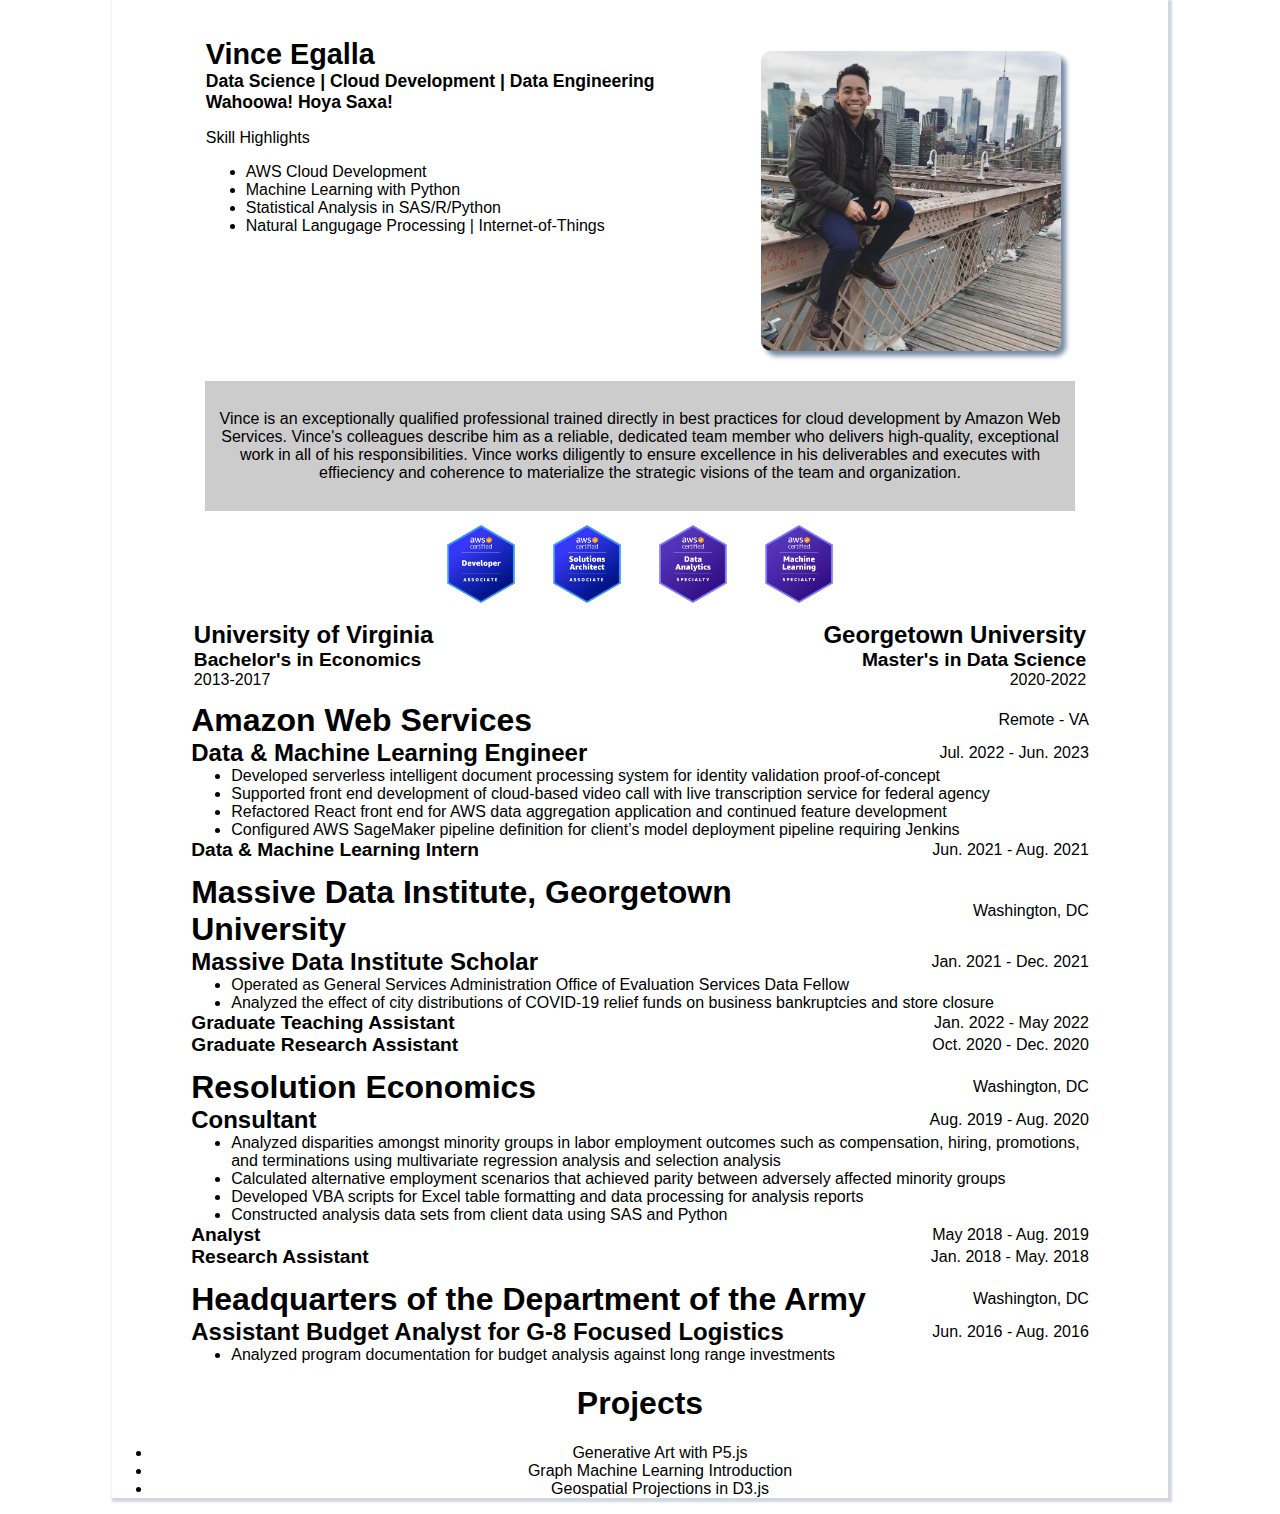
==== index.html @ 3fd08f0c "Update live version with improved responsiveness" ====
<!doctype html><html lang="en"><head><meta charset="utf-8"/><link rel="icon" href="/favicon.ico"/><meta name="viewport" content="width=device-width,initial-scale=1"/><meta name="theme-color" content="#000000"/><meta name="description" content="Web site created using create-react-app"/><link rel="apple-touch-icon" href="/logo192.png"/><link rel="manifest" href="/manifest.json"/><title>React App</title><script defer="defer" src="/static/js/main.546b12e4.js"></script><link href="/static/css/main.4032f593.css" rel="stylesheet"></head><body><noscript>You need to enable JavaScript to run this app.</noscript><div id="root"></div></body></html>
---- static/css/main.4032f593.css ----
body{-webkit-font-smoothing:antialiased;-moz-osx-font-smoothing:grayscale;font-family:-apple-system,BlinkMacSystemFont,Segoe UI,Roboto,Oxygen,Ubuntu,Cantarell,Fira Sans,Droid Sans,Helvetica Neue,sans-serif;margin:0}code{font-family:source-code-pro,Menlo,Monaco,Consolas,Courier New,monospace}.App_App__W8h0K{box-shadow:2px 2px 2px 2px #d0d7e0;margin:auto;max-width:11in;padding-top:1cm;text-align:center}@font-face{font-family:WorkSans;src:url(/static/media/WorkSans-Regular.f419195dc01c659cb8b0.woff2)}.Intro_main__h-UKc{.Intro_profile__eBo-5{display:flex;flex-wrap:wrap;justify-content:space-evenly;margin-bottom:13px;.Intro_description__UWan9{text-align:left;h1{font-size:1.8em;margin:0}h2,h3{font-size:1.1em;margin:0}}.Intro_picture__zLmKY{display:inline-block;margin:13px;img{border-radius:10px;box-shadow:5px 5px 5px #778ba5;max-width:300px}}}.Intro_summary__\+4zEK{background-color:rgba(0,0,0,.2);margin:auto;padding:13px;width:80%}}@media screen and (max-width:531px){.Intro_picture__zLmKY{order:1}.Intro_description__UWan9{order:2;h1,h2,h3,p{text-align:center}}}.Badges_main__7xowq{align-items:center;display:flex;justify-content:center;.Badges_badge__Ws8xV{margin:13px;img{width:80px}}}.Tooltip_tooltip__F5UMf{position:relative}.TooltipContent_block__vQVEZ{background-color:#1f2937;border-radius:.1rem .5em .5rem .5rem;color:#fff;padding:.5rem 1.5rem;position:absolute;text-align:left;width:-webkit-max-content;width:max-content;z-index:50}.TooltipContent_hidden__AA5bi{display:none}.Education_main__Obvtt{margin:auto auto 13px;width:100%;span{display:inline-block;h1{font-size:1.5rem}h1,h2{margin:0}h2{font-size:1.2rem}p{margin:0}}.Education_mainLeft__Yim-q{text-align:left;width:42.25%}.Education_mainRight__x0b3d{text-align:right;width:42.25%}}.JobTimeline_block__hPc7K{margin:auto;width:85%;.JobTimeline_main__gLHgn{align-items:center;display:flex;flex-wrap:wrap;justify-content:space-around;margin-bottom:13px;.JobTimeline_header1--h1__yoshb{flex:1 0 75%;font-size:2em;font-weight:700;text-align:left}.JobTimeline_header1--p__mO2Pb{flex:1 0 20%;text-align:right}.JobTimeline_header2--h2__5J3H4{flex:1 0 75%;font-size:1.5em;font-weight:700;text-align:left}.JobTimeline_header2--p__knvNx{flex:1 0 20%;text-align:right}.JobTimeline_bullets__L\+8E6{display:inline-block;width:100%;ul{margin:0;li{text-align:left}}}.JobTimeline_additional__s4Hm3{flex:1 0 55%;.JobTimeline_n--position__u6XKl{align-items:center;display:flex;flex-wrap:wrap;justify-content:space-around;.JobTimeline_header3--h3__xndaz{flex:1 0 75%;font-size:1.2em;font-weight:700;text-align:left}.JobTimeline_header3--p__EmLB6{flex:1 0 20%;text-align:right}}}}}@media screen and (max-width:531px){.JobTimeline_main__gLHgn{.JobTimeline_header1--h1__yoshb{flex-basis:100%!important;font-size:1.3rem!important}.JobTimeline_header1--p__mO2Pb{flex-basis:100%!important;text-align:left!important}.JobTimeline_header2--h2__5J3H4{flex-basis:100%!important;font-size:1.2rem!important}.JobTimeline_header2--p__knvNx{flex-basis:100%!important;margin-bottom:5px;text-align:left!important}.JobTimeline_header3--h3__xndaz{flex-basis:100%!important}.JobTimeline_header3--p__EmLB6{flex-basis:100%!important;text-align:left!important}}}
/*# sourceMappingURL=main.4032f593.css.map*/
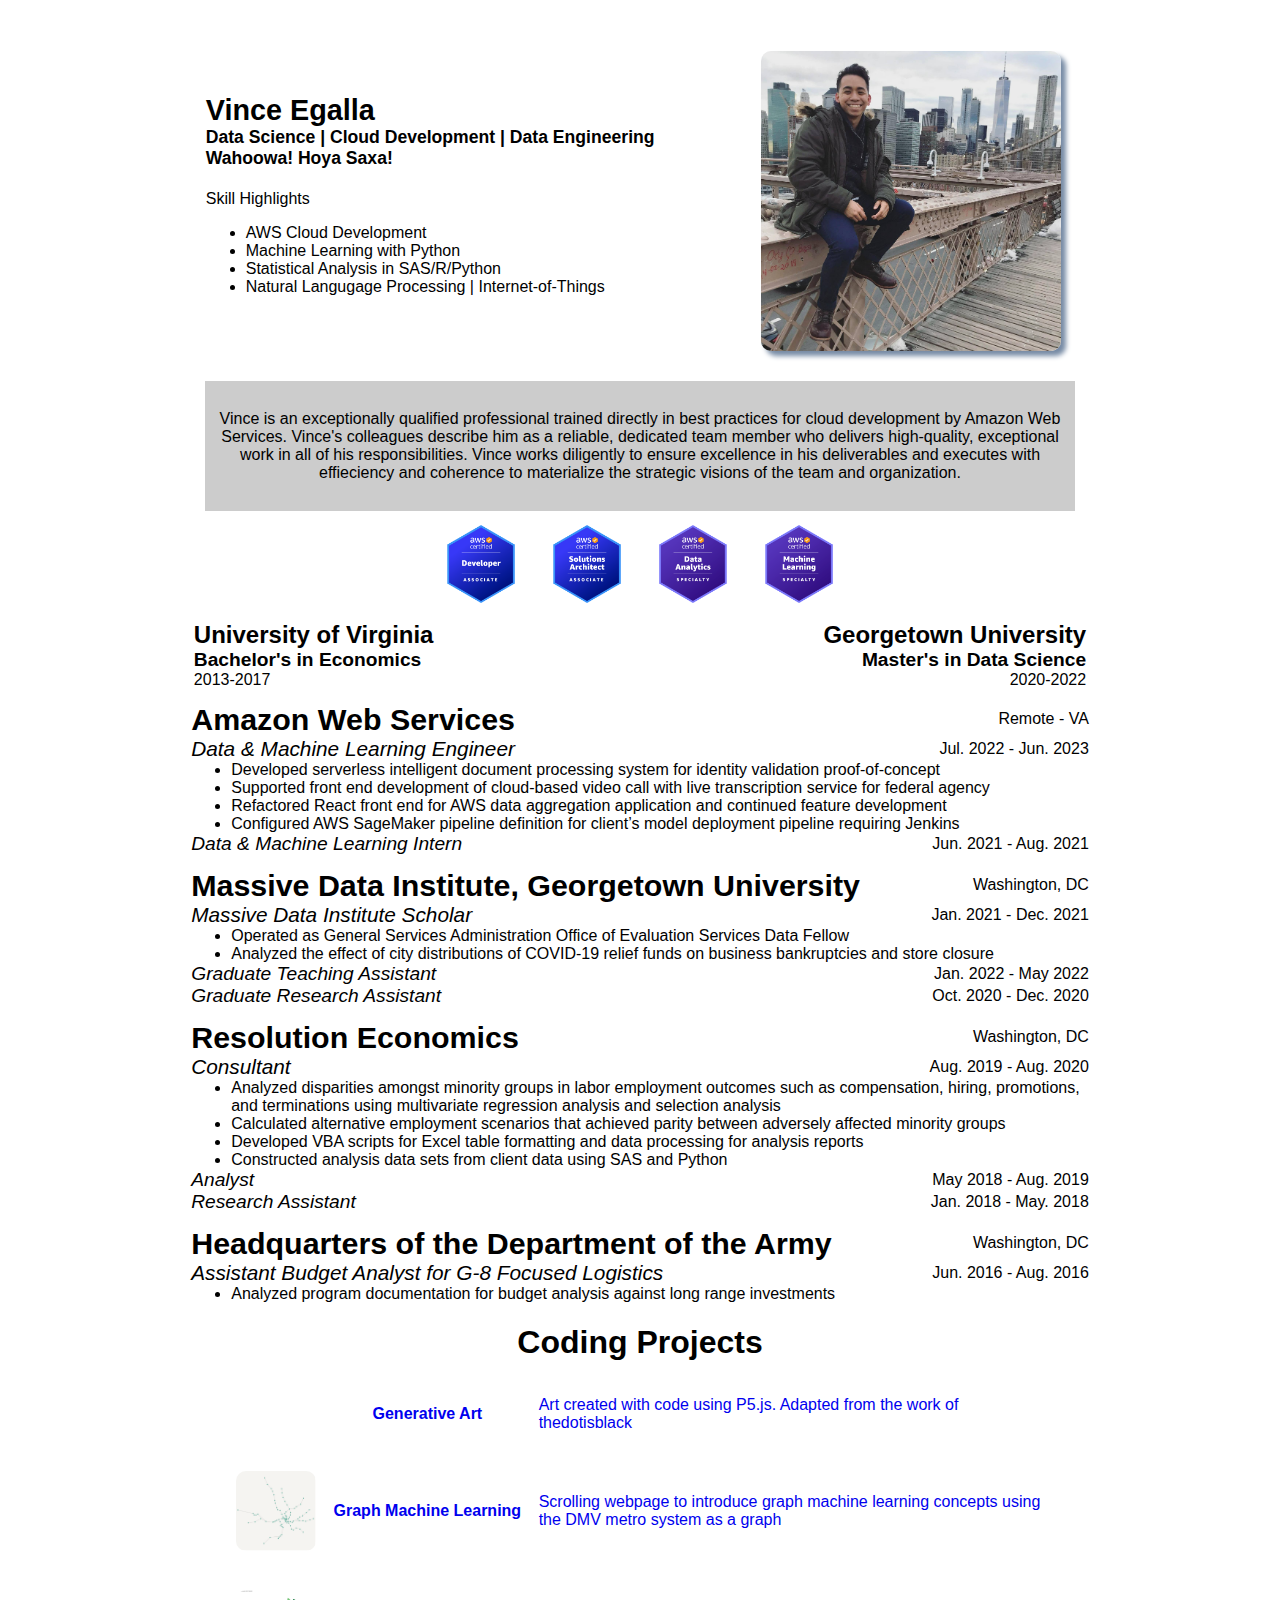
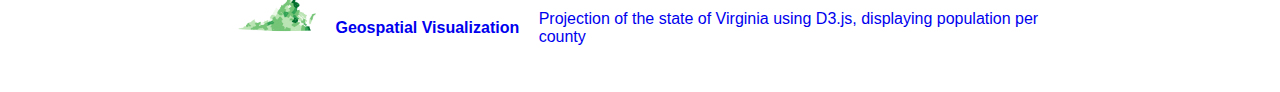
==== commit 5478e504: "Add latest profile build" ====
--- a/index.html
+++ b/index.html
@@ -1 +1 @@
-<!doctype html><html lang="en"><head><meta charset="utf-8"/><link rel="icon" href="/favicon.ico"/><meta name="viewport" content="width=device-width,initial-scale=1"/><meta name="theme-color" content="#000000"/><meta name="description" content="Web site created using create-react-app"/><link rel="apple-touch-icon" href="/logo192.png"/><link rel="manifest" href="/manifest.json"/><title>React App</title><script defer="defer" src="/static/js/main.546b12e4.js"></script><link href="/static/css/main.4032f593.css" rel="stylesheet"></head><body><noscript>You need to enable JavaScript to run this app.</noscript><div id="root"></div></body></html>+<!doctype html><html lang="en"><head><meta charset="utf-8"/><link rel="icon" href="/favicon.ico"/><meta name="viewport" content="width=device-width,initial-scale=1"/><meta name="theme-color" content="#000000"/><meta name="description" content="Web site created using create-react-app"/><link rel="apple-touch-icon" href="/logo192.png"/><link rel="manifest" href="/manifest.json"/><title>React App</title><script defer="defer" src="/static/js/main.1b804aa6.js"></script><link href="/static/css/main.04c2f9ad.css" rel="stylesheet"></head><body><noscript>You need to enable JavaScript to run this app.</noscript><div id="root"></div></body></html>--- a/static/css/main.04c2f9ad.css
+++ b/static/css/main.04c2f9ad.css
@@ -0,0 +1,2 @@
+body{-webkit-font-smoothing:antialiased;-moz-osx-font-smoothing:grayscale;font-family:-apple-system,BlinkMacSystemFont,Segoe UI,Roboto,Oxygen,Ubuntu,Cantarell,Fira Sans,Droid Sans,Helvetica Neue,sans-serif;margin:0}code{font-family:source-code-pro,Menlo,Monaco,Consolas,Courier New,monospace}.App_App__W8h0K{margin:auto;max-width:11in;padding-top:1cm;text-align:center}@font-face{font-family:WorkSans;src:url(/static/media/WorkSans-Regular.f419195dc01c659cb8b0.woff2)}.Intro_main__h-UKc{.Intro_profile__eBo-5{align-items:center;display:flex;flex-wrap:wrap;justify-content:space-evenly;margin-bottom:13px;.Intro_description__UWan9{text-align:left;h1{font-size:1.8em;margin:0}h2,h3{font-size:1.1em;margin:0}.Intro_skills__KWWTo{margin-top:21px}}.Intro_picture__zLmKY{display:inline-block;margin:13px;img{border-radius:10px;box-shadow:5px 5px 5px #778ba5;max-width:300px}}}.Intro_summary__\+4zEK{background-color:rgba(0,0,0,.2);margin:auto;padding:13px;width:80%}}@media screen and (max-width:531px){.Intro_picture__zLmKY{order:1}.Intro_description__UWan9{order:2;width:85%!important;h1{text-align:center}h2,h3{font-size:.7em!important}h2,h3,p{text-align:center}}.Intro_summary__\+4zEK{display:none}}.Badges_main__7xowq{align-items:center;display:flex;justify-content:center;.Badges_badge__Ws8xV{margin:13px;img{width:80px}}}@media screen and (max-width:531px){.Badges_badge__Ws8xV{margin:13px 5px!important}}.Tooltip_tooltip__F5UMf{position:relative}.TooltipContent_block__vQVEZ{background-color:#1f2937;border-radius:.1rem .5em .5rem .5rem;color:#fff;padding:.5rem 1.5rem;position:absolute;text-align:left;width:-webkit-max-content;width:max-content;z-index:50}.TooltipContent_hidden__AA5bi{display:none}.Education_main__Obvtt{margin:auto auto 13px;width:100%;span{display:inline-block;h1{font-size:1.5rem}h1,h2{margin:0}h2{font-size:1.2rem}p{margin:0}}.Education_mainLeft__Yim-q{text-align:left;width:42.25%}.Education_mainRight__x0b3d{text-align:right;width:42.25%}}.JobTimeline_block__hPc7K{margin:auto;width:85%;.JobTimeline_main__gLHgn{align-items:center;display:flex;flex-wrap:wrap;justify-content:space-around;margin-bottom:13px;.JobTimeline_header1--h1__yoshb{flex:1 0 75%;font-size:1.9em;font-weight:700;text-align:left}.JobTimeline_header1--p__mO2Pb{flex:1 0 20%;text-align:right}.JobTimeline_header2--h2__5J3H4{flex:1 0 75%;font-size:1.3em;font-style:italic;text-align:left}.JobTimeline_header2--p__knvNx{flex:1 0 20%;text-align:right}.JobTimeline_bullets__L\+8E6{display:inline-block;width:100%;ul{margin:0;li{text-align:left}}}.JobTimeline_additional__s4Hm3{flex:1 0 55%;.JobTimeline_n--position__u6XKl{align-items:center;display:flex;flex-wrap:wrap;justify-content:space-around;.JobTimeline_header3--h3__xndaz{flex:1 0 75%;font-size:1.2em;font-style:italic;text-align:left}.JobTimeline_header3--p__EmLB6{flex:1 0 20%;text-align:right}}}}}@media screen and (max-width:531px){.JobTimeline_main__gLHgn{.JobTimeline_header1--h1__yoshb{flex-basis:100%!important;font-size:1.3rem!important}.JobTimeline_header1--p__mO2Pb{flex-basis:100%!important;text-align:left!important}.JobTimeline_header2--h2__5J3H4{flex-basis:100%!important;font-size:1.2rem!important}.JobTimeline_header2--p__knvNx{flex-basis:100%!important;margin-bottom:5px;text-align:left!important}.JobTimeline_header3--h3__xndaz{flex-basis:100%!important}.JobTimeline_header3--p__EmLB6{flex-basis:100%!important;text-align:left!important}}}.Projects_main__4BoI1{margin:auto;width:85%;a{text-decoration:none}.Projects_container__u\+iNa{align-items:center;border-radius:10px;display:flex;flex-wrap:wrap;justify-content:space-between;margin:auto auto 13px;padding:13px;width:90%;.Projects_thumbnail__B3AKB{border-radius:10px;flex:1 0 20%;max-width:80px}.Projects_label__g598R{flex:1 0 20%;font-weight:700}.Projects_description__Q-7\+e{flex:1 0 55%;text-align:left}}.Projects_container__u\+iNa:hover{background-color:#ffa07a}}@media screen and (max-width:531px){.Projects_container__u\+iNa{.Projects_description__Q-7\+e{margin-top:13px}}}
+/*# sourceMappingURL=main.04c2f9ad.css.map*/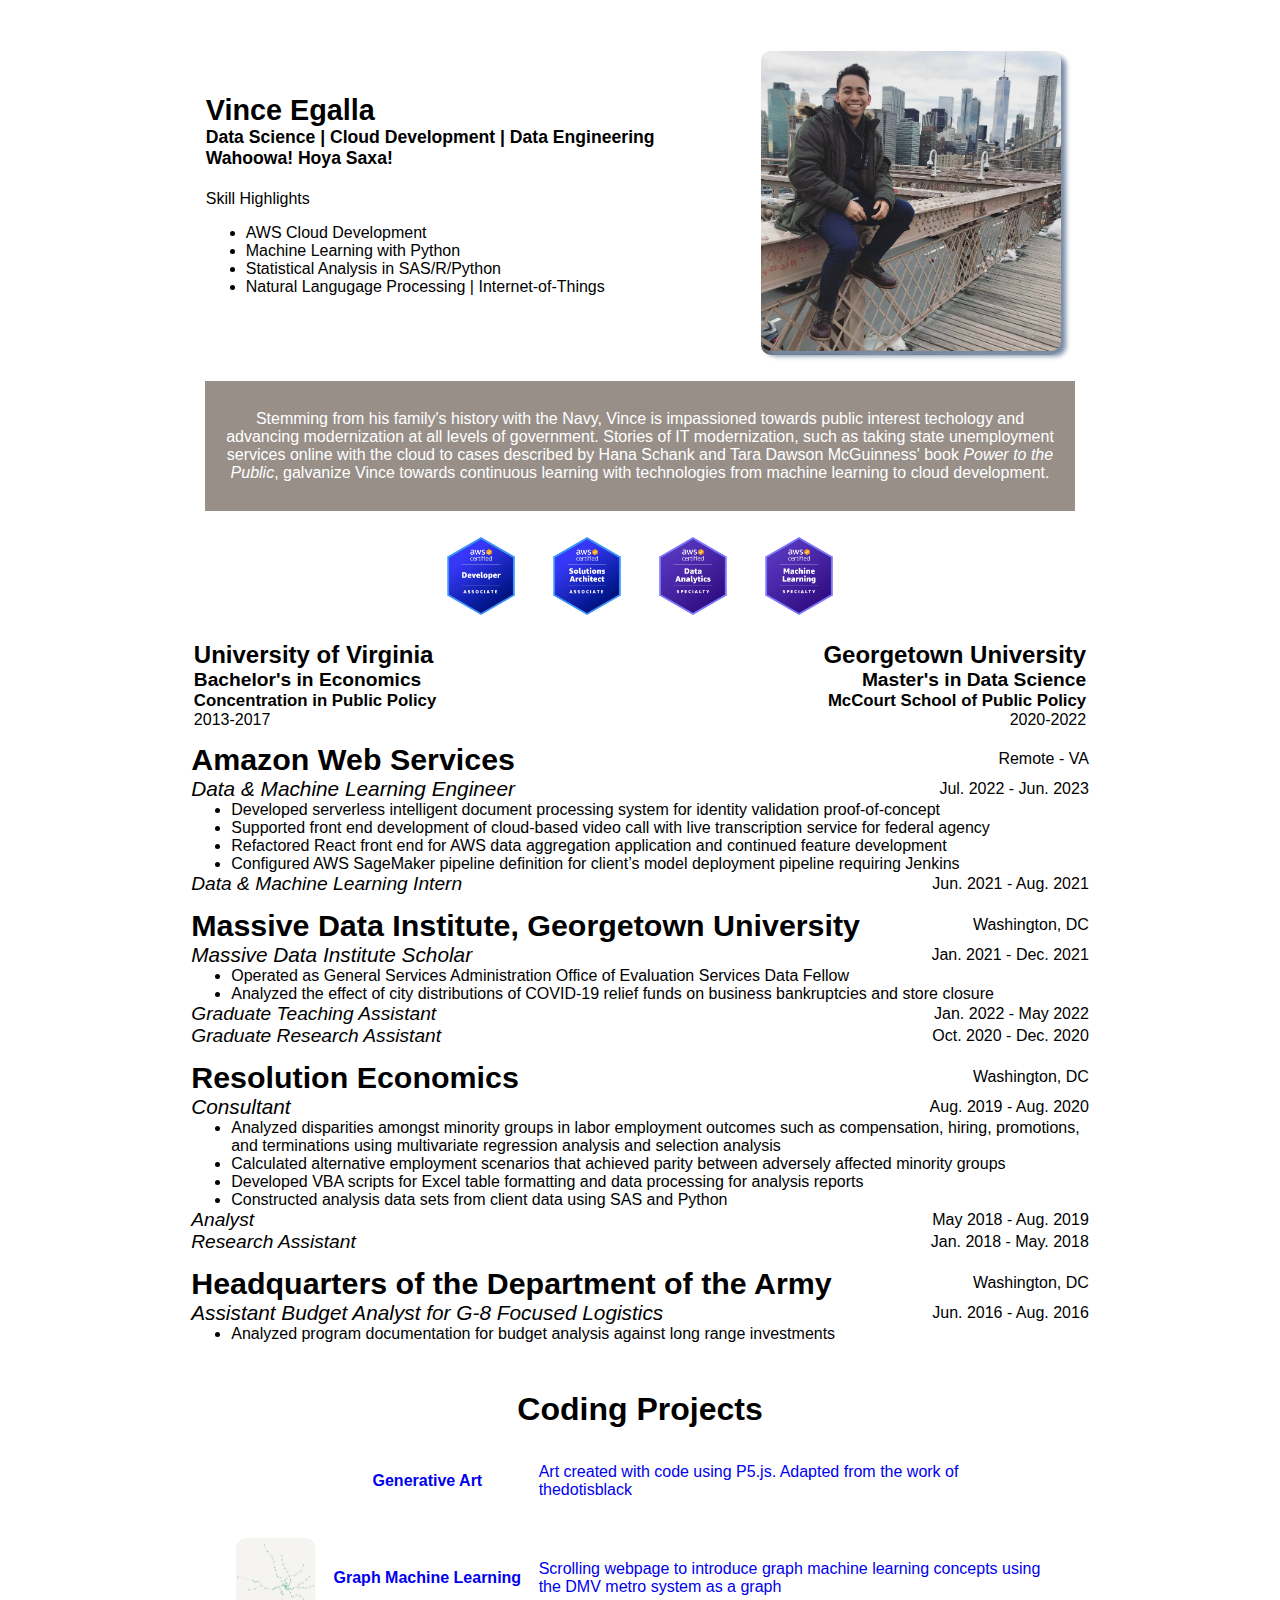
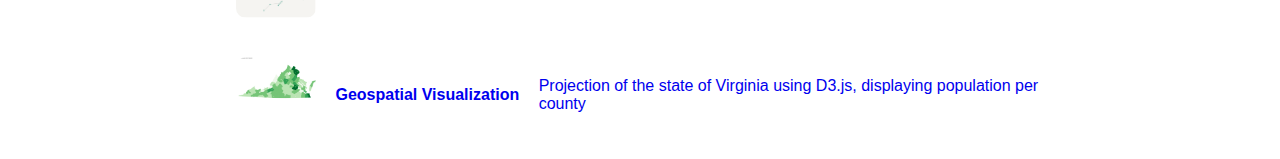
==== commit 70af8ead: "Latest build" ====
--- a/index.html
+++ b/index.html
@@ -1 +1 @@
-<!doctype html><html lang="en"><head><meta charset="utf-8"/><link rel="icon" href="/favicon.ico"/><meta name="viewport" content="width=device-width,initial-scale=1"/><meta name="theme-color" content="#000000"/><meta name="description" content="Web site created using create-react-app"/><link rel="apple-touch-icon" href="/logo192.png"/><link rel="manifest" href="/manifest.json"/><title>React App</title><script defer="defer" src="/static/js/main.1b804aa6.js"></script><link href="/static/css/main.04c2f9ad.css" rel="stylesheet"></head><body><noscript>You need to enable JavaScript to run this app.</noscript><div id="root"></div></body></html>+<!doctype html><html lang="en"><head><meta charset="utf-8"/><link rel="icon" href="/favicon.ico"/><meta name="viewport" content="width=device-width,initial-scale=1"/><meta name="theme-color" content="#000000"/><meta name="description" content="Web site created using create-react-app"/><link rel="apple-touch-icon" href="/logo192.png"/><link rel="manifest" href="/manifest.json"/><title>React App</title><script defer="defer" src="/static/js/main.855d3de4.js"></script><link href="/static/css/main.575c763c.css" rel="stylesheet"></head><body><noscript>You need to enable JavaScript to run this app.</noscript><div id="root"></div></body></html>--- a/static/css/main.575c763c.css
+++ b/static/css/main.575c763c.css
@@ -0,0 +1,2 @@
+html{--taupe-gray:#988f89;--space-cadet:#2e3142;--raisin-black:#2f292a;--outer-space:#4a5157}body{-webkit-font-smoothing:antialiased;-moz-osx-font-smoothing:grayscale;font-family:-apple-system,BlinkMacSystemFont,Segoe UI,Roboto,Oxygen,Ubuntu,Cantarell,Fira Sans,Droid Sans,Helvetica Neue,sans-serif;margin:0}code{font-family:source-code-pro,Menlo,Monaco,Consolas,Courier New,monospace}.App_App__W8h0K{margin:auto;max-width:11in;padding-top:1cm;text-align:center}@font-face{font-family:WorkSans;src:url(/static/media/WorkSans-Regular.f419195dc01c659cb8b0.woff2)}.Intro_main__h-UKc{.Intro_profile__eBo-5{align-items:center;display:flex;flex-wrap:wrap;justify-content:space-evenly;margin-bottom:13px;.Intro_description__UWan9{-webkit-animation:Intro_items-appear__uRpsq .8s ease-out forwards;animation:Intro_items-appear__uRpsq .8s ease-out forwards;text-align:left;h1{font-size:1.8em;margin:0}h2,h3{font-size:1.1em;margin:0}.Intro_skills__KWWTo{margin-top:21px}}.Intro_picture__zLmKY{display:inline-block;margin:13px;img{border-radius:10px;box-shadow:5px 5px 5px #778ba5;max-width:300px;object-fit:cover;object-position:center}}}.Intro_summary__\+4zEK{background-color:var(--taupe-gray);color:#fff;margin:auto;padding:13px;width:80%;a{color:#fff;text-decoration:none}}}.Intro_blurLoad__Ltgc6{background-position:50%;background-size:cover;border-radius:10px;min-height:300px;min-width:300px}.Intro_blurLoad__Ltgc6.Intro_loaded__TmGLd{opacity:1}.Intro_blurLoad__Ltgc6>img{opacity:0;transition:opacity .2s ease-in-out}@media screen and (max-width:531px){.Intro_picture__zLmKY{order:1}.Intro_description__UWan9{order:2;width:85%!important;h1{text-align:center}h2,h3{font-size:.7em!important}h2,h3,p{text-align:center}}.Intro_summary__\+4zEK{display:none}}@-webkit-keyframes Intro_items-appear__uRpsq{0%{opacity:0;-webkit-transform:translateY(5rem);transform:translateY(5rem)}to{opacity:1;-webkit-transform:translateY(0);transform:translateY(0)}}@keyframes Intro_items-appear__uRpsq{0%{opacity:0;-webkit-transform:translateY(5rem);transform:translateY(5rem)}to{opacity:1;-webkit-transform:translateY(0);transform:translateY(0)}}.Badges_main__7xowq{align-items:center;display:flex;justify-content:center;.Badges_badge__Ws8xV{margin:13px;position:relative;svg{fill:#fff;position:relative;-webkit-transform:translateX(-50%) translateY(9%);transform:translateX(-50%) translateY(9%)}img,svg{left:50%;top:50%;width:80px}img{position:absolute;-webkit-transform:translateX(-50%) translateY(-50%);transform:translateX(-50%) translateY(-50%)}}.Badges_badge__Ws8xV:after{--scale:0;background:var(--raisin-black);border-radius:0 .3rem .3rem .3rem;color:#fff;content:"Obtained on " attr(tooltip);left:50%;padding:.5rem;position:absolute;-webkit-transform:translateY(267%) scale(var(--scale));transform:translateY(267%) scale(var(--scale));-webkit-transform-origin:top left;transform-origin:top left;transition:-webkit-transform 50ms;transition:transform 50ms;transition:transform 50ms,-webkit-transform 50ms;width:-webkit-max-content;width:max-content}.Badges_badge__Ws8xV:hover:after{--scale:1}.Badges_badge__Ws8xV:hover>svg{stroke:#ffa07a;stroke-width:3px}}@media screen and (max-width:531px){.Badges_badge__Ws8xV{margin:13px 5px!important}}.Education_main__Obvtt{margin:auto auto 13px;width:100%;span{display:inline-block;h1{font-size:1.5rem}h1,h2{margin:0}h2{font-size:1.2rem}h3{font-size:1.05rem}h3,p{margin:0}}.Education_mainLeft__Yim-q{text-align:left;width:42.25%}.Education_mainRight__x0b3d{text-align:right;width:42.25%}}.JobTimeline_block__hPc7K{margin:auto;width:85%;.JobTimeline_main__gLHgn{align-items:center;display:flex;flex-wrap:wrap;justify-content:space-around;margin-bottom:13px;.JobTimeline_header1--h1__yoshb{flex:1 0 75%;font-size:1.9em;font-weight:700;text-align:left}.JobTimeline_header1--p__mO2Pb{flex:1 0 20%;text-align:right}.JobTimeline_header2--h2__5J3H4{flex:1 0 75%;font-size:1.3em;font-style:italic;text-align:left}.JobTimeline_header2--p__knvNx{flex:1 0 20%;text-align:right}.JobTimeline_bullets__L\+8E6{display:inline-block;width:100%;ul{margin:0;li{text-align:left}}}.JobTimeline_additional__s4Hm3{flex:1 0 55%;.JobTimeline_n--position__u6XKl{align-items:center;display:flex;flex-wrap:wrap;justify-content:space-around;.JobTimeline_header3--h3__xndaz{flex:1 0 75%;font-size:1.2em;font-style:italic;text-align:left}.JobTimeline_header3--p__EmLB6{flex:1 0 20%;text-align:right}}}}}.JobTimeline_fade-in-section__c7f6A{opacity:0;-webkit-transform:translateY(20vh);transform:translateY(20vh);transition:opacity .6s ease-out,-webkit-transform 1.2s ease-out;transition:opacity .6s ease-out,transform 1.2s ease-out;transition:opacity .6s ease-out,transform 1.2s ease-out,-webkit-transform 1.2s ease-out;visibility:hidden;will-change:opacity,visibility}.JobTimeline_fade-in-section__c7f6A.JobTimeline_is-visible__VEd1C{opacity:1;-webkit-transform:none;transform:none;visibility:visible}@media screen and (max-width:531px){.JobTimeline_main__gLHgn{.JobTimeline_header1--h1__yoshb{flex-basis:100%!important;font-size:1.3rem!important}.JobTimeline_header1--p__mO2Pb{flex-basis:100%!important;text-align:left!important}.JobTimeline_header2--h2__5J3H4{flex-basis:100%!important;font-size:1.2rem!important}.JobTimeline_header2--p__knvNx{flex-basis:100%!important;margin-bottom:5px;text-align:left!important}.JobTimeline_header3--h3__xndaz{flex-basis:100%!important}.JobTimeline_header3--p__EmLB6{flex-basis:100%!important;text-align:left!important}}}.Projects_main__4BoI1{margin:auto;width:85%;a{text-decoration:none}.Projects_container__u\+iNa{align-items:center;border-radius:10px;display:flex;flex-wrap:wrap;justify-content:space-between;margin:auto auto 13px;padding:13px;width:90%;.Projects_thumbnail__B3AKB{border-radius:10px;flex:1 0 20%;max-width:80px}.Projects_label__g598R{flex:1 0 20%;font-weight:700}.Projects_description__Q-7\+e{flex:1 0 55%;text-align:left}}.Projects_container__u\+iNa:hover{background-color:#ffa07a}}@media screen and (max-width:531px){.Projects_container__u\+iNa{.Projects_description__Q-7\+e{margin-top:13px}}}
+/*# sourceMappingURL=main.575c763c.css.map*/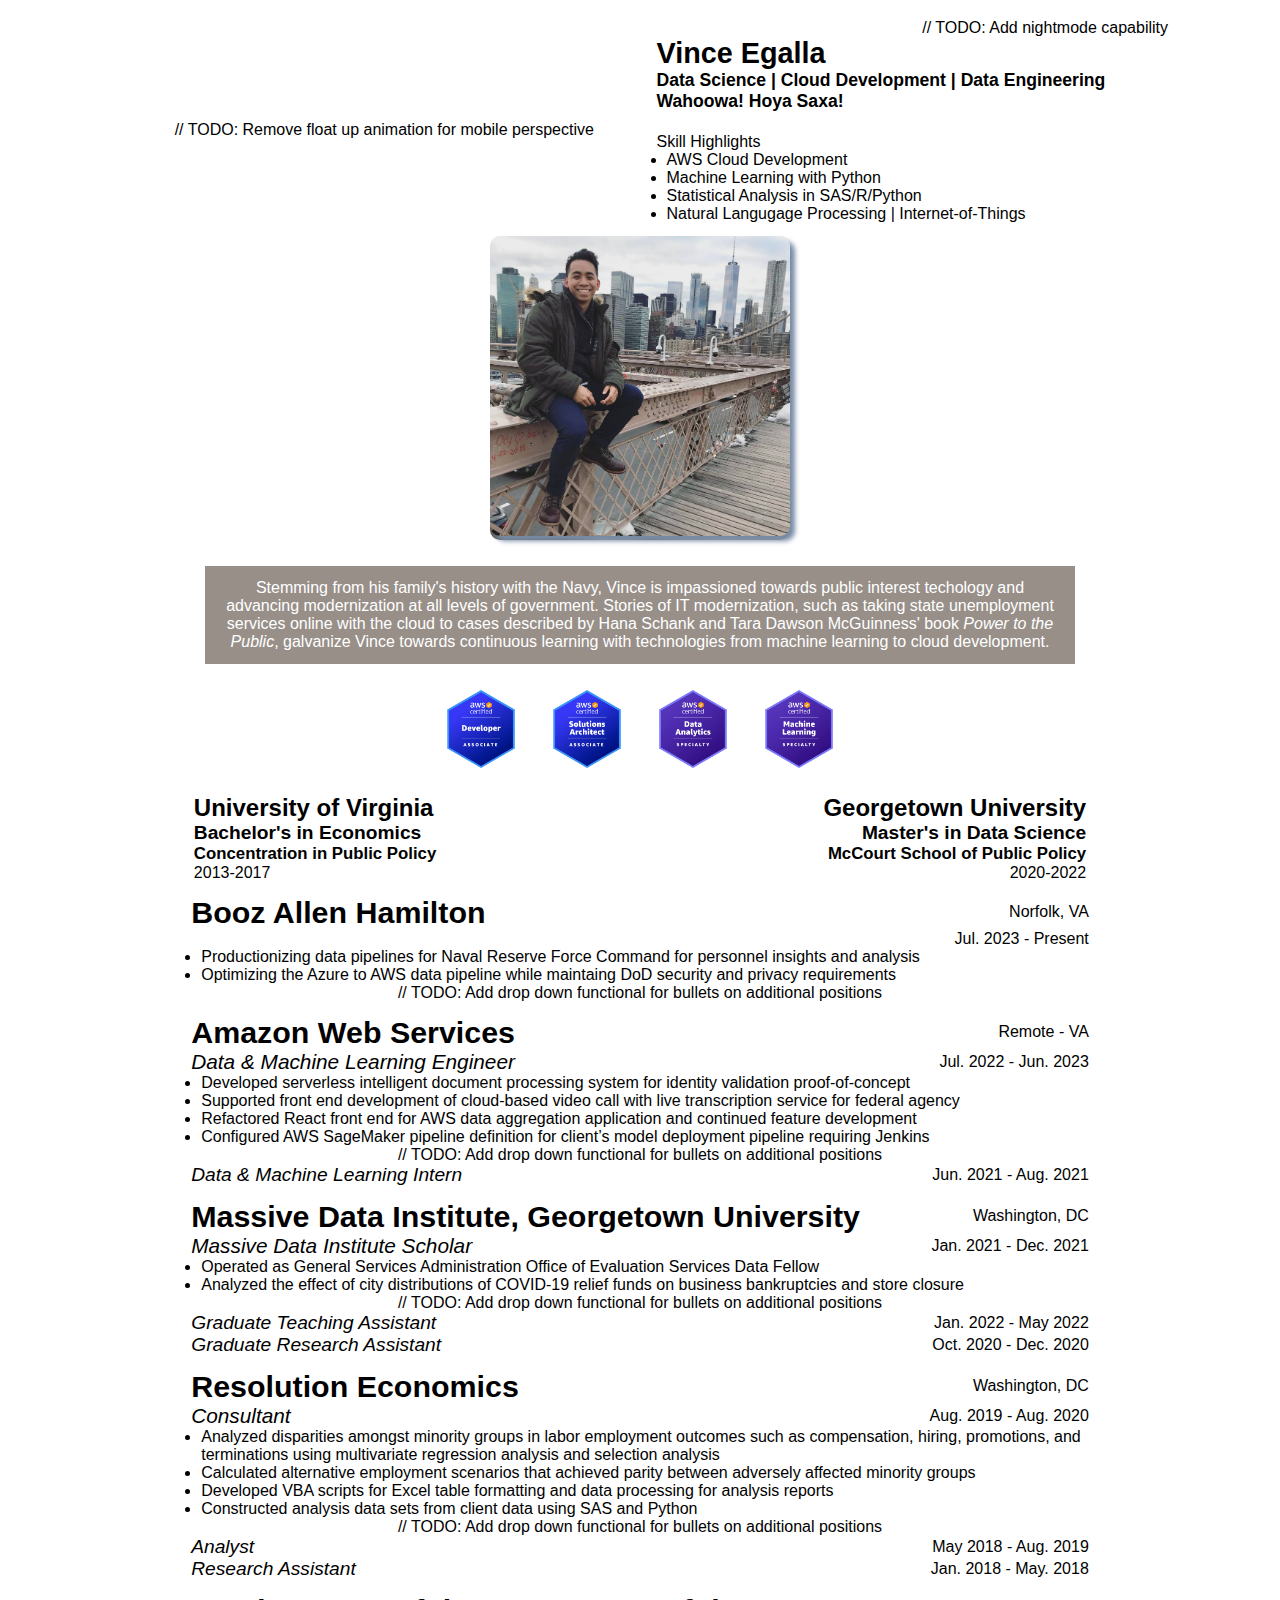
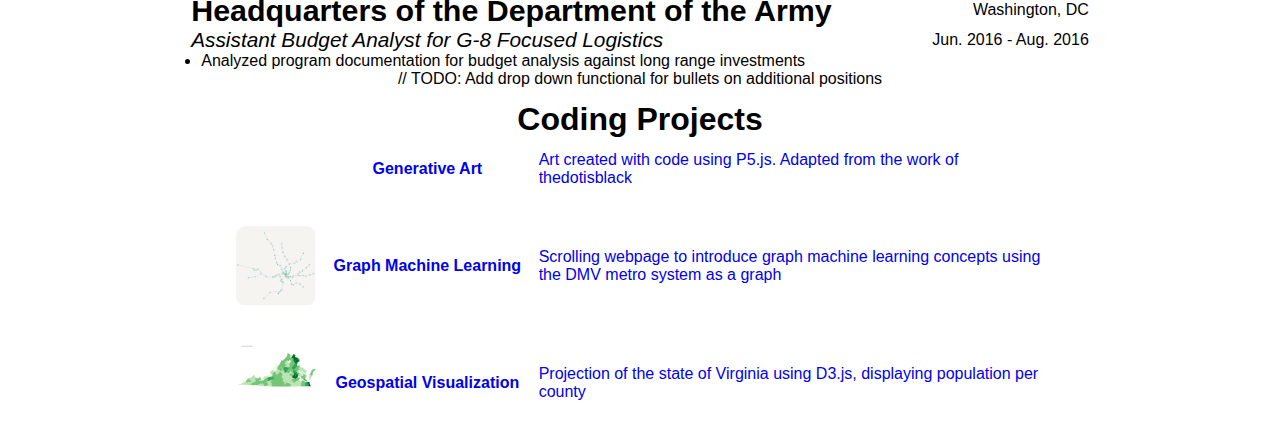
==== commit b13fa8e9: "Update to current" ====
--- a/index.html
+++ b/index.html
@@ -1 +1 @@
-<!doctype html><html lang="en"><head><meta charset="utf-8"/><link rel="icon" href="/favicon.ico"/><meta name="viewport" content="width=device-width,initial-scale=1"/><meta name="theme-color" content="#000000"/><meta name="description" content="Web site created using create-react-app"/><link rel="apple-touch-icon" href="/logo192.png"/><link rel="manifest" href="/manifest.json"/><title>React App</title><script defer="defer" src="/static/js/main.855d3de4.js"></script><link href="/static/css/main.575c763c.css" rel="stylesheet"></head><body><noscript>You need to enable JavaScript to run this app.</noscript><div id="root"></div></body></html>+<!doctype html><html lang="en"><head><meta charset="utf-8"/><link rel="icon" href="/favicon.ico"/><meta name="viewport" content="width=device-width,initial-scale=1"/><meta name="theme-color" content="#000000"/><meta name="description" content="Web site created using create-react-app"/><link rel="apple-touch-icon" href="/logo192.png"/><link rel="manifest" href="/manifest.json"/><title>React App</title><script defer="defer" src="/static/js/main.7de0cee8.js"></script><link href="/static/css/main.f3ad21b3.css" rel="stylesheet"></head><body><noscript>You need to enable JavaScript to run this app.</noscript><div id="root"></div></body></html>--- a/static/css/main.f3ad21b3.css
+++ b/static/css/main.f3ad21b3.css
@@ -0,0 +1,2 @@
+html{--taupe-gray:#988f89;--space-cadet:#2e3142;--raisin-black:#2f292a;--outer-space:#4a5157}body{-webkit-font-smoothing:antialiased;-moz-osx-font-smoothing:grayscale;font-family:-apple-system,BlinkMacSystemFont,Segoe UI,Roboto,Oxygen,Ubuntu,Cantarell,Fira Sans,Droid Sans,Helvetica Neue,sans-serif;margin:0}code{font-family:source-code-pro,Menlo,Monaco,Consolas,Courier New,monospace}.App_App__W8h0K{margin:auto;max-width:11in;padding-top:.5cm;text-align:center}@font-face{font-family:WorkSans;src:url(/static/media/WorkSans-Regular.f419195dc01c659cb8b0.woff2)}.Navigation_container__6z4O9{display:flex;flex-direction:row;justify-content:end;width:100%}*{margin:0;padding:0}.Switch_container__cYvSM{--height:20px;--scale:0.2;align-items:center;background-color:#fff;display:flex;justify-content:center}.Switch_check__hGF5H{display:none}.Switch_button__H9QjM{background-color:#00008b;border-radius:calc(var(--height)*2);cursor:pointer;height:var(--height);position:relative;transition:.2s;width:calc(var(--height)*2)}.Switch_button__H9QjM:before{background-color:#fff;border-radius:calc(var(--height)*2);content:"";height:calc(var(--height) - var(--height)*var(--scale));margin:calc(var(--height)*var(--scale)/2);position:absolute;transition:.2s;width:calc(var(--height) - var(--height)*var(--scale))}input:checked+.Switch_button__H9QjM{background-color:#f0f8ff}input:checked+.Switch_button__H9QjM:before{-webkit-transform:translateX(calc(var(--height)*-1));transform:translateX(calc(var(--height)*-1))}.Intro_main__h-UKc{.Intro_profile__eBo-5{align-items:center;display:flex;flex-wrap:wrap;justify-content:space-evenly;margin-bottom:13px;.Intro_description__UWan9{-webkit-animation:Intro_items-appear__uRpsq .8s ease-out forwards;animation:Intro_items-appear__uRpsq .8s ease-out forwards;text-align:left;h1{font-size:1.8em;margin:0}h2,h3{font-size:1.1em;margin:0}.Intro_skills__KWWTo{margin-top:21px}ul{padding-left:10px}}.Intro_picture__zLmKY{display:inline-block;margin:13px;img{border-radius:10px;box-shadow:5px 5px 5px #778ba5;max-width:300px;object-fit:cover;object-position:center}}}.Intro_summary__\+4zEK{background-color:var(--taupe-gray);color:#fff;margin:auto;padding:13px;width:80%;a{color:#fff;text-decoration:none}}}.Intro_blurLoad__Ltgc6{background-position:50%;background-size:cover;border-radius:10px;min-height:300px;min-width:300px}.Intro_blurLoad__Ltgc6.Intro_loaded__TmGLd{opacity:1}.Intro_blurLoad__Ltgc6>img{opacity:0;transition:opacity .2s ease-in-out}@media screen and (max-width:531px){.Intro_picture__zLmKY{order:1}.Intro_description__UWan9{order:2;width:85%!important;h1{text-align:center}h2,h3{font-size:.7em!important}h2,h3,p{text-align:center}}.Intro_summary__\+4zEK{display:none}}@-webkit-keyframes Intro_items-appear__uRpsq{0%{opacity:0;-webkit-transform:translateY(5rem);transform:translateY(5rem)}to{opacity:1;-webkit-transform:translateY(0);transform:translateY(0)}}@keyframes Intro_items-appear__uRpsq{0%{opacity:0;-webkit-transform:translateY(5rem);transform:translateY(5rem)}to{opacity:1;-webkit-transform:translateY(0);transform:translateY(0)}}.Badges_main__7xowq{align-items:center;display:flex;justify-content:center;.Badges_badge__Ws8xV{margin:13px;position:relative;svg{fill:#fff;position:relative;-webkit-transform:translateX(-50%) translateY(9%);transform:translateX(-50%) translateY(9%)}img,svg{left:50%;top:50%;width:80px}img{position:absolute;-webkit-transform:translateX(-50%) translateY(-50%);transform:translateX(-50%) translateY(-50%)}}.Badges_badge__Ws8xV:after{--scale:0;background:var(--raisin-black);border-radius:0 .3rem .3rem .3rem;color:#fff;content:"Obtained on " attr(tooltip);left:50%;padding:.5rem;position:absolute;-webkit-transform:translateY(267%) scale(var(--scale));transform:translateY(267%) scale(var(--scale));-webkit-transform-origin:top left;transform-origin:top left;transition:-webkit-transform 50ms;transition:transform 50ms;transition:transform 50ms,-webkit-transform 50ms;width:-webkit-max-content;width:max-content}.Badges_badge__Ws8xV:hover:after{--scale:1}.Badges_badge__Ws8xV:hover>svg{stroke:#ffa07a;stroke-width:3px}}@media screen and (max-width:531px){.Badges_badge__Ws8xV{margin:13px 5px!important}}.Education_main__Obvtt{margin:auto auto 13px;width:100%;span{display:inline-block;h1{font-size:1.5rem}h1,h2{margin:0}h2{font-size:1.2rem}h3{font-size:1.05rem}h3,p{margin:0}}.Education_mainLeft__Yim-q{text-align:left;width:42.25%}.Education_mainRight__x0b3d{text-align:right;width:42.25%}}.JobTimeline_block__hPc7K{margin:auto;width:85%;.JobTimeline_main__gLHgn{align-items:center;display:flex;flex-wrap:wrap;justify-content:space-around;margin-bottom:13px;.JobTimeline_header1--h1__yoshb{flex:1 0 75%;font-size:1.9em;font-weight:700;text-align:left}.JobTimeline_header1--p__mO2Pb{flex:1 0 20%;text-align:right}.JobTimeline_header2--h2__5J3H4{flex:1 0 75%;font-size:1.3em;font-style:italic;text-align:left}.JobTimeline_header2--p__knvNx{flex:1 0 20%;text-align:right}.JobTimeline_bullets__L\+8E6{display:inline-block;padding-left:10px;width:100%;ul{margin:0;li{text-align:left}}}.JobTimeline_additional__s4Hm3{flex:1 0 55%;.JobTimeline_n--position__u6XKl{align-items:center;display:flex;flex-wrap:wrap;justify-content:space-around;.JobTimeline_header3--h3__xndaz{flex:1 0 75%;font-size:1.2em;font-style:italic;text-align:left}.JobTimeline_header3--p__EmLB6{flex:1 0 20%;text-align:right}}}}}.JobTimeline_fade-in-section__c7f6A{opacity:0;-webkit-transform:translateY(20vh);transform:translateY(20vh);transition:opacity .6s ease-out,-webkit-transform 1.2s ease-out;transition:opacity .6s ease-out,transform 1.2s ease-out;transition:opacity .6s ease-out,transform 1.2s ease-out,-webkit-transform 1.2s ease-out;visibility:hidden;will-change:opacity,visibility}.JobTimeline_fade-in-section__c7f6A.JobTimeline_is-visible__VEd1C{opacity:1;-webkit-transform:none;transform:none;visibility:visible}@media screen and (max-width:531px){.JobTimeline_main__gLHgn{.JobTimeline_header1--h1__yoshb{flex-basis:100%!important;font-size:1.3rem!important}.JobTimeline_header1--p__mO2Pb{flex-basis:100%!important;text-align:left!important}.JobTimeline_header2--h2__5J3H4{flex-basis:100%!important;font-size:1.2rem!important}.JobTimeline_header2--p__knvNx{flex-basis:100%!important;margin-bottom:5px;text-align:left!important}.JobTimeline_header3--h3__xndaz{flex-basis:100%!important}.JobTimeline_header3--p__EmLB6{flex-basis:100%!important;text-align:left!important}}}.Projects_main__4BoI1{margin:auto;width:85%;a{text-decoration:none}.Projects_container__u\+iNa{align-items:center;border-radius:10px;display:flex;flex-wrap:wrap;justify-content:space-between;margin:auto auto 13px;padding:13px;width:90%;.Projects_thumbnail__B3AKB{border-radius:10px;flex:1 0 20%;max-width:80px}.Projects_label__g598R{flex:1 0 20%;font-weight:700}.Projects_description__Q-7\+e{flex:1 0 55%;text-align:left}}.Projects_container__u\+iNa:hover{background-color:#ffa07a}}@media screen and (max-width:531px){.Projects_container__u\+iNa{.Projects_description__Q-7\+e{margin-top:13px}}}
+/*# sourceMappingURL=main.f3ad21b3.css.map*/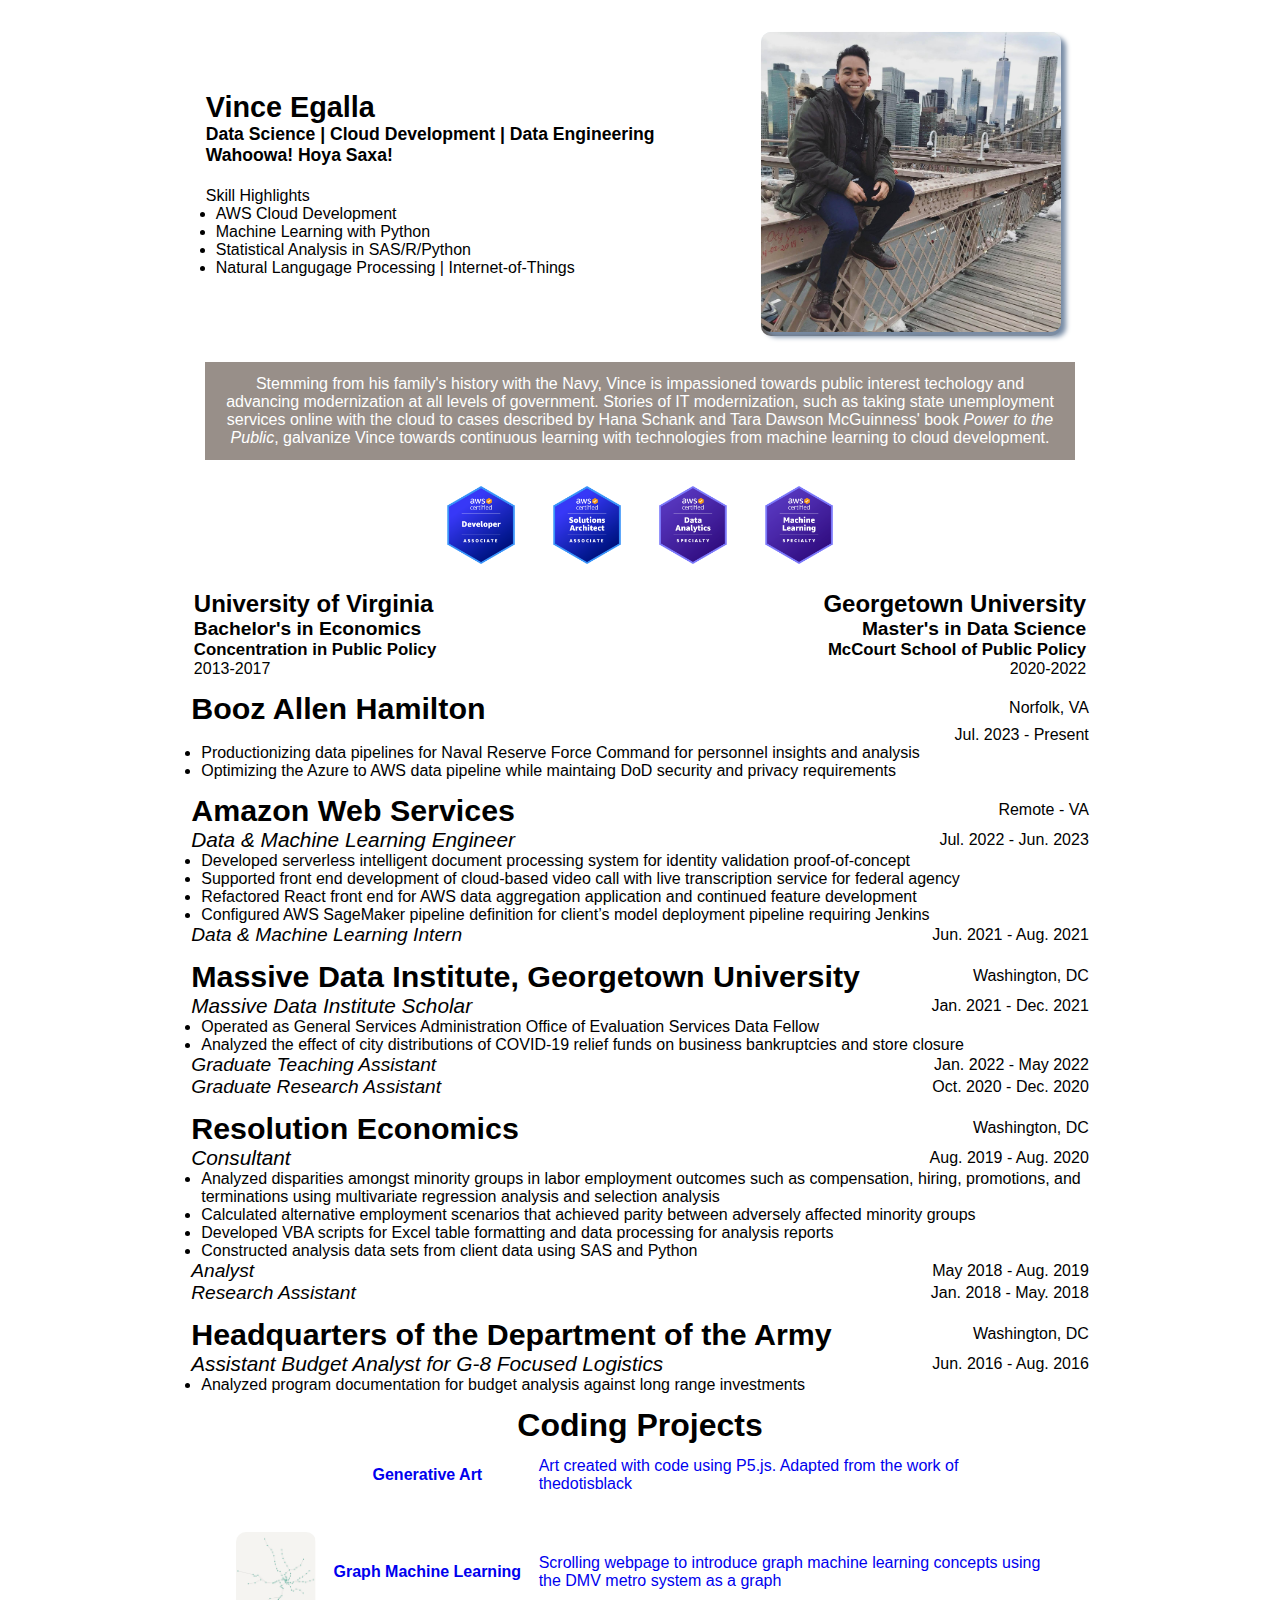
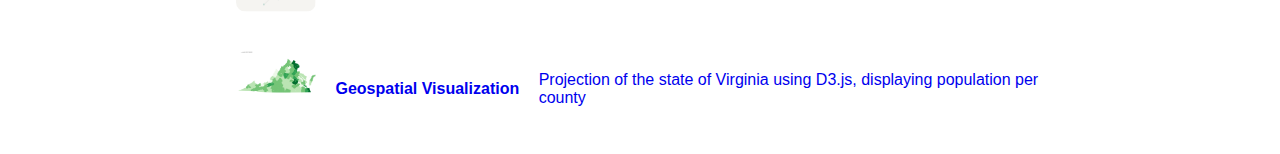
==== commit ce283d39: "Update to current, removed TODO in return" ====
--- a/index.html
+++ b/index.html
@@ -1 +1 @@
-<!doctype html><html lang="en"><head><meta charset="utf-8"/><link rel="icon" href="/favicon.ico"/><meta name="viewport" content="width=device-width,initial-scale=1"/><meta name="theme-color" content="#000000"/><meta name="description" content="Web site created using create-react-app"/><link rel="apple-touch-icon" href="/logo192.png"/><link rel="manifest" href="/manifest.json"/><title>React App</title><script defer="defer" src="/static/js/main.7de0cee8.js"></script><link href="/static/css/main.f3ad21b3.css" rel="stylesheet"></head><body><noscript>You need to enable JavaScript to run this app.</noscript><div id="root"></div></body></html>+<!doctype html><html lang="en"><head><meta charset="utf-8"/><link rel="icon" href="/favicon.ico"/><meta name="viewport" content="width=device-width,initial-scale=1"/><meta name="theme-color" content="#000000"/><meta name="description" content="Web site created using create-react-app"/><link rel="apple-touch-icon" href="/logo192.png"/><link rel="manifest" href="/manifest.json"/><title>React App</title><script defer="defer" src="/static/js/main.36376ade.js"></script><link href="/static/css/main.f3ad21b3.css" rel="stylesheet"></head><body><noscript>You need to enable JavaScript to run this app.</noscript><div id="root"></div></body></html>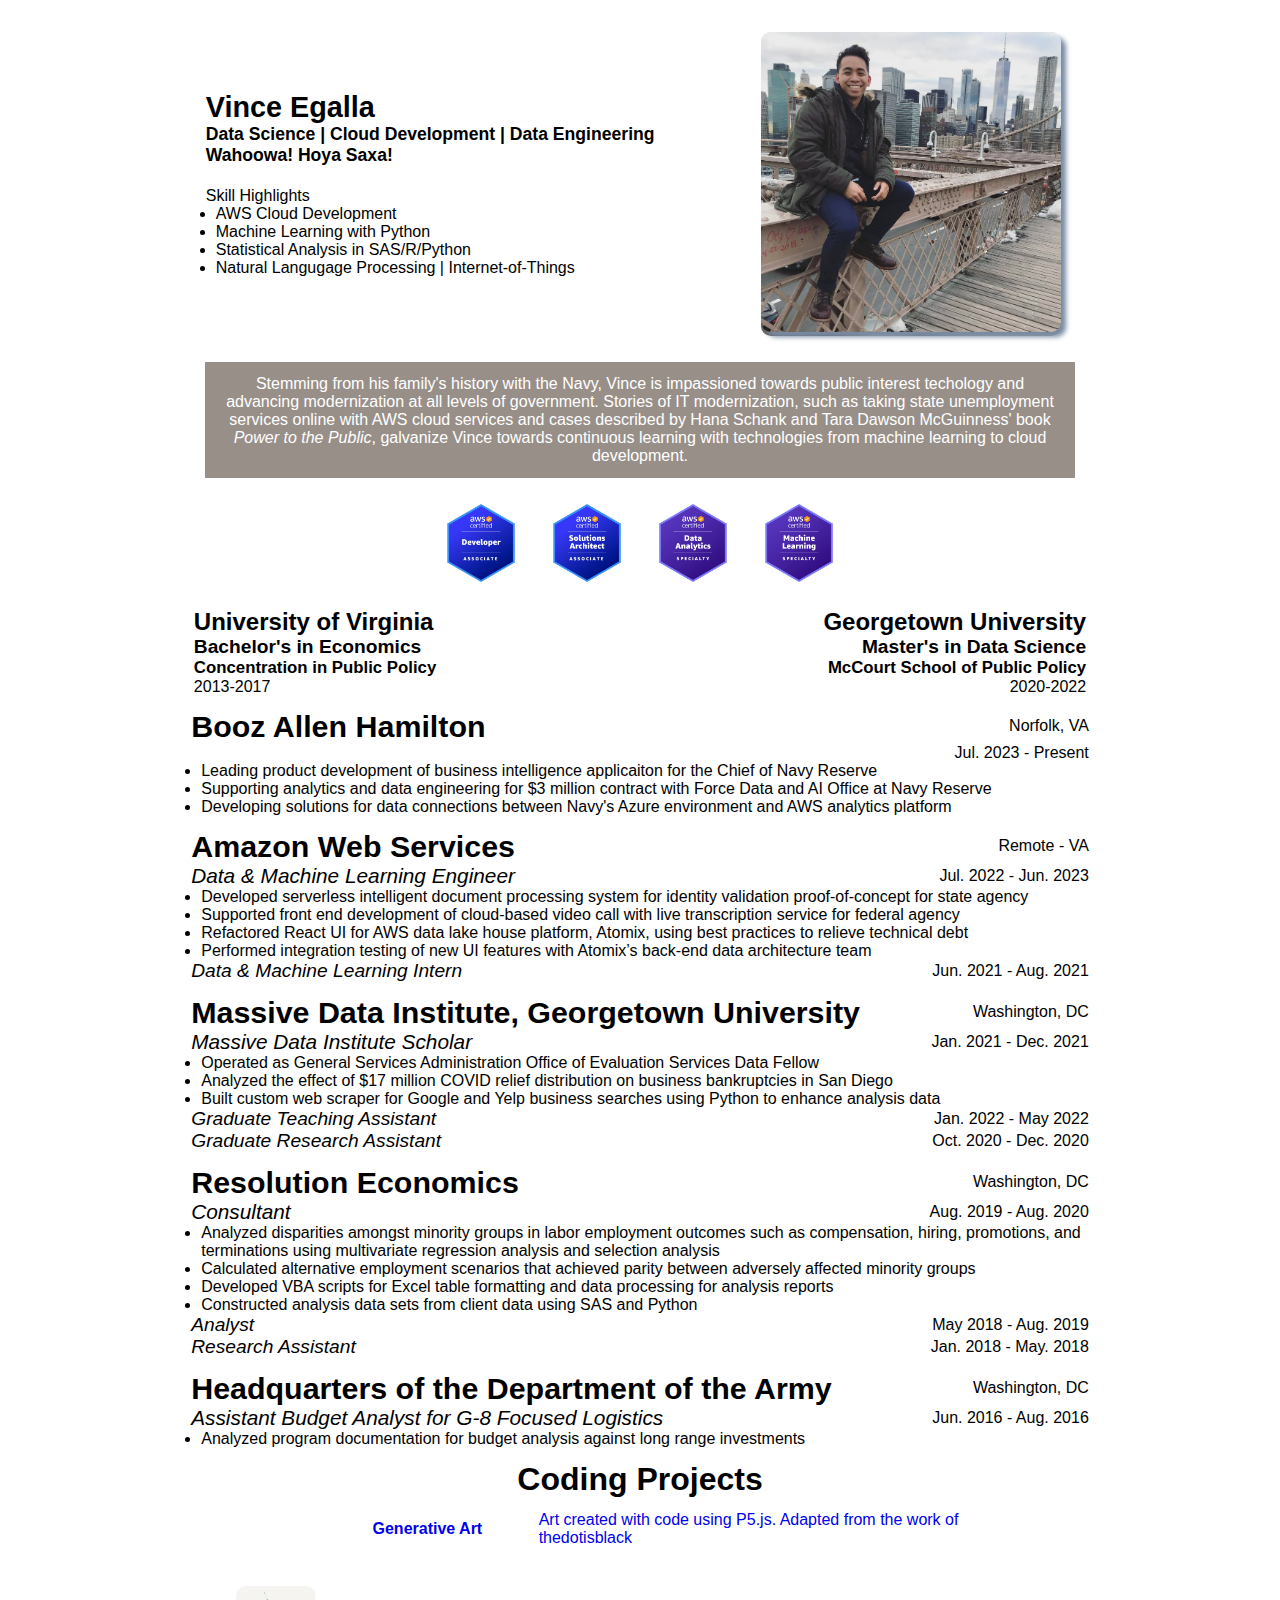
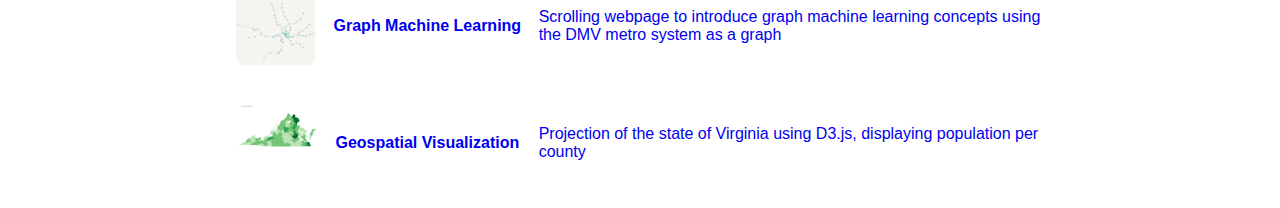
==== commit 01a597ba: "Update resume" ====
--- a/index.html
+++ b/index.html
@@ -1 +1 @@
-<!doctype html><html lang="en"><head><meta charset="utf-8"/><link rel="icon" href="/favicon.ico"/><meta name="viewport" content="width=device-width,initial-scale=1"/><meta name="theme-color" content="#000000"/><meta name="description" content="Web site created using create-react-app"/><link rel="apple-touch-icon" href="/logo192.png"/><link rel="manifest" href="/manifest.json"/><title>React App</title><script defer="defer" src="/static/js/main.36376ade.js"></script><link href="/static/css/main.f3ad21b3.css" rel="stylesheet"></head><body><noscript>You need to enable JavaScript to run this app.</noscript><div id="root"></div></body></html>+<!doctype html><html lang="en"><head><meta charset="utf-8"/><link rel="icon" href="/"/><meta name="viewport" content="width=device-width,initial-scale=1"/><meta name="theme-color" content="#000000"/><meta name="description" content="Vince's online resume"/><link rel="apple-touch-icon" href="/logo192.png"/><link rel="manifest" href="/manifest.json"/><title>V | Egalla</title><script defer="defer" src="/static/js/main.24a8358d.js"></script><link href="/static/css/main.f3ad21b3.css" rel="stylesheet"></head><body><noscript>You need to enable JavaScript to run this app.</noscript><div id="root"></div></body></html>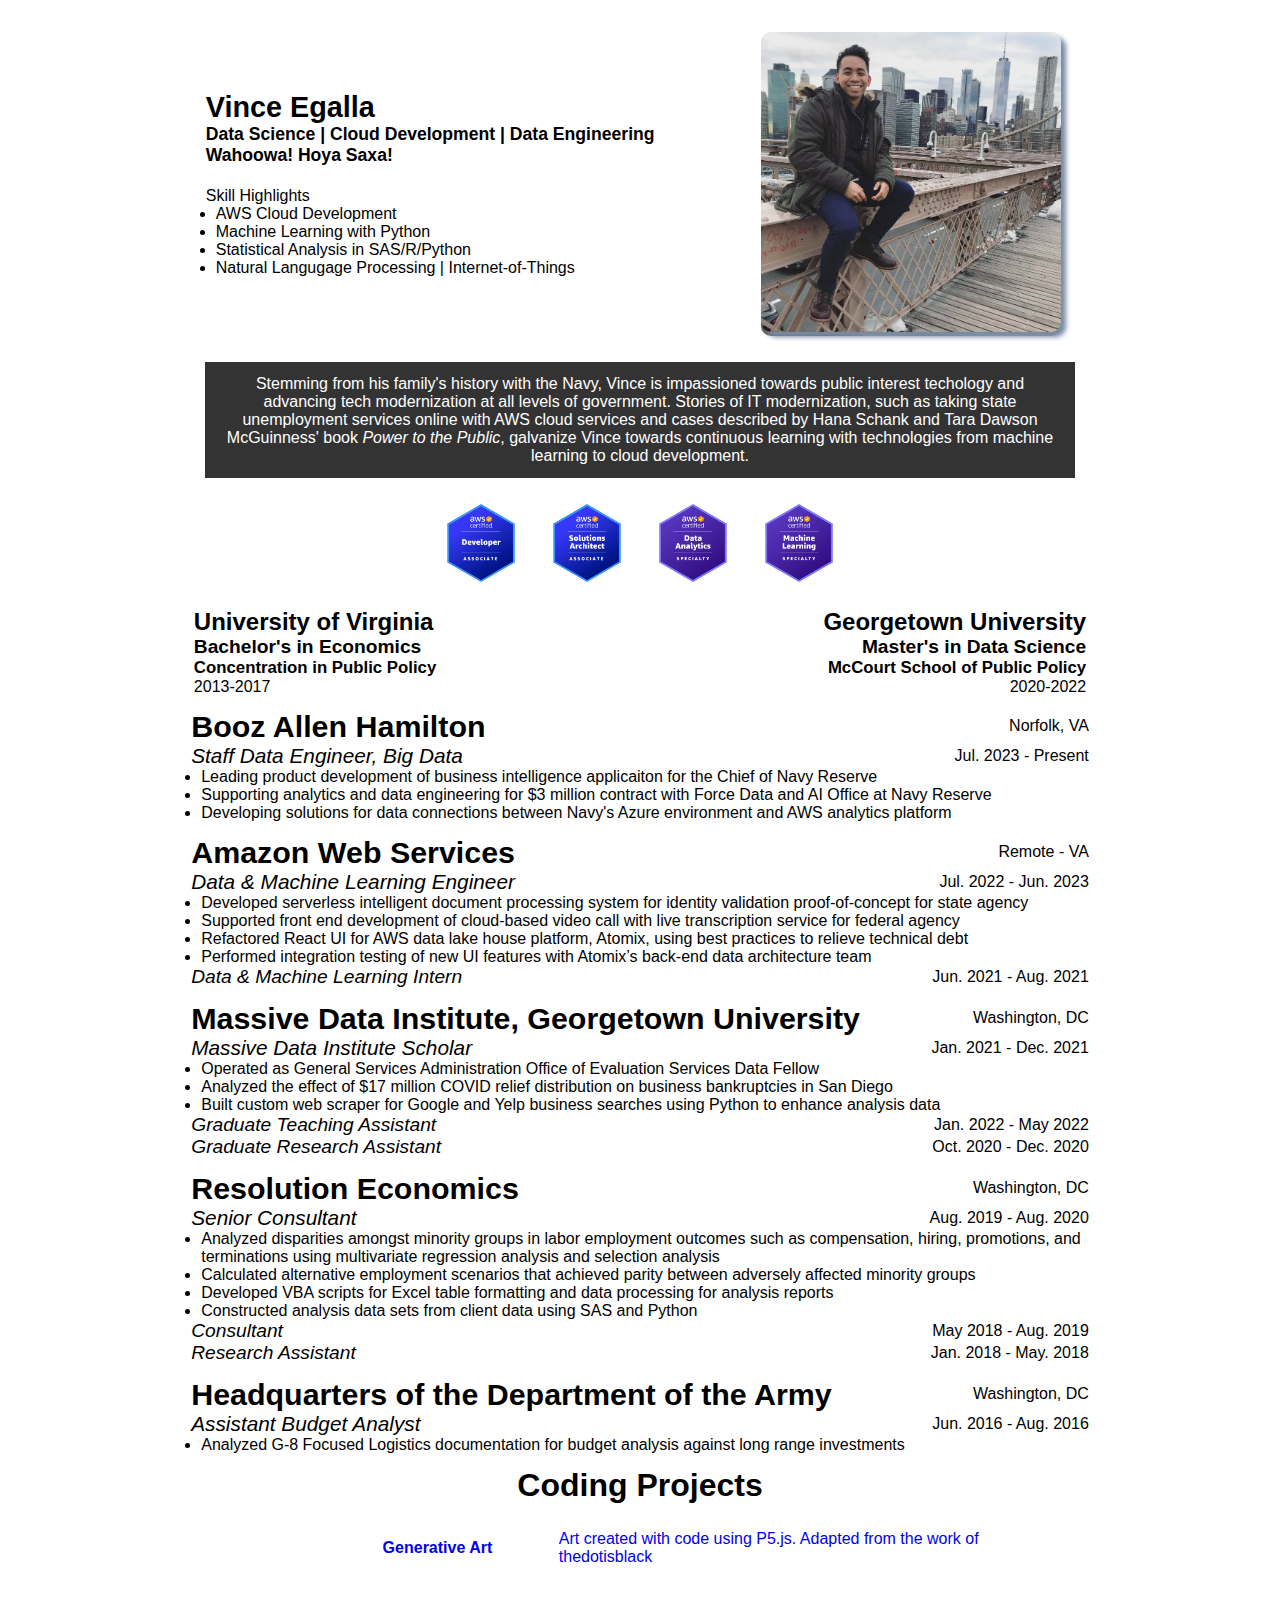
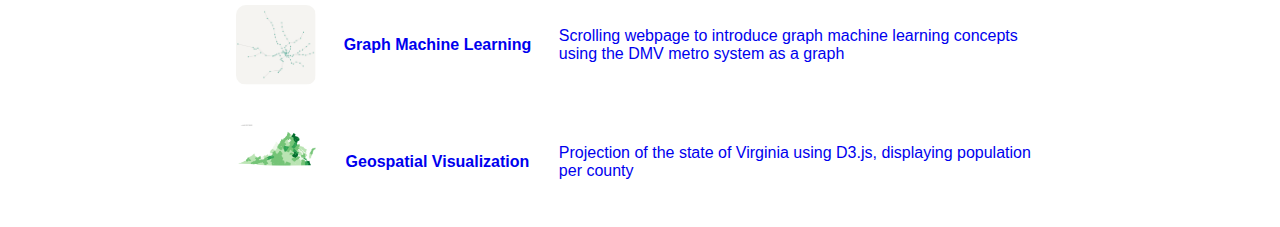
==== commit 5d8814f9: "Update styles" ====
--- a/index.html
+++ b/index.html
@@ -1 +1 @@
-<!doctype html><html lang="en"><head><meta charset="utf-8"/><link rel="icon" href="/"/><meta name="viewport" content="width=device-width,initial-scale=1"/><meta name="theme-color" content="#000000"/><meta name="description" content="Vince's online resume"/><link rel="apple-touch-icon" href="/logo192.png"/><link rel="manifest" href="/manifest.json"/><title>V | Egalla</title><script defer="defer" src="/static/js/main.24a8358d.js"></script><link href="/static/css/main.f3ad21b3.css" rel="stylesheet"></head><body><noscript>You need to enable JavaScript to run this app.</noscript><div id="root"></div></body></html>+<!doctype html><html lang="en"><head><meta charset="utf-8"/><link rel="icon" href="/"/><meta name="viewport" content="width=device-width,initial-scale=1"/><meta name="theme-color" content="#000000"/><meta name="description" content="Vince's online resume"/><link rel="apple-touch-icon" href="/logo192.png"/><link rel="manifest" href="/manifest.json"/><title>V | Egalla</title><script defer="defer" src="/static/js/main.3a61fd39.js"></script><link href="/static/css/main.abfec0af.css" rel="stylesheet"></head><body><noscript>You need to enable JavaScript to run this app.</noscript><div id="root"></div></body></html>--- a/static/css/main.abfec0af.css
+++ b/static/css/main.abfec0af.css
@@ -0,0 +1,2 @@
+html{--taupe-gray:#988f89;--space-cadet:#2e3142;--raisin-black:#2f292a;--outer-space:#4a5157}body{-webkit-font-smoothing:antialiased;-moz-osx-font-smoothing:grayscale;font-family:-apple-system,BlinkMacSystemFont,Segoe UI,Roboto,Oxygen,Ubuntu,Cantarell,Fira Sans,Droid Sans,Helvetica Neue,sans-serif;margin:0}code{font-family:source-code-pro,Menlo,Monaco,Consolas,Courier New,monospace}.App_App__W8h0K{margin:auto;max-width:11in;padding-top:.5cm;text-align:center}@font-face{font-family:WorkSans;src:url(/static/media/WorkSans-Regular.f419195dc01c659cb8b0.woff2)}.Navigation_container__6z4O9{display:flex;flex-direction:row;justify-content:end;width:100%}*{margin:0;padding:0}.Switch_container__cYvSM{--height:20px;--scale:0.2;align-items:center;background-color:#fff;display:flex;justify-content:center}.Switch_check__hGF5H{display:none}.Switch_button__H9QjM{background-color:#00008b;border-radius:calc(var(--height)*2);cursor:pointer;height:var(--height);position:relative;transition:.2s;width:calc(var(--height)*2)}.Switch_button__H9QjM:before{background-color:#fff;border-radius:calc(var(--height)*2);content:"";height:calc(var(--height) - var(--height)*var(--scale));margin:calc(var(--height)*var(--scale)/2);position:absolute;transition:.2s;width:calc(var(--height) - var(--height)*var(--scale))}input:checked+.Switch_button__H9QjM{background-color:#f0f8ff}input:checked+.Switch_button__H9QjM:before{-webkit-transform:translateX(calc(var(--height)*-1));transform:translateX(calc(var(--height)*-1))}.Intro_main__h-UKc{.Intro_profile__eBo-5{align-items:center;display:flex;flex-wrap:wrap;justify-content:space-evenly;margin-bottom:13px;.Intro_description__UWan9{-webkit-animation:Intro_items-appear__uRpsq .8s ease-out forwards;animation:Intro_items-appear__uRpsq .8s ease-out forwards;text-align:left;h1{font-size:1.8em;margin:0}h2,h3{font-size:1.1em;margin:0}.Intro_skills__KWWTo{margin-top:21px}ul{padding-left:10px}}.Intro_picture__zLmKY{display:inline-block;margin:13px;img{border-radius:10px;box-shadow:5px 5px 5px #778ba5;max-width:300px;object-fit:cover;object-position:center}}}.Intro_summary__\+4zEK{background-color:#333;color:#fff;margin:auto;padding:13px;width:80%;a,p{color:#fff}a{text-decoration:none}}.Intro_summary__\+4zEK:hover{a{color:#add8e6}}}.Intro_blurLoad__Ltgc6{background-position:50%;background-size:cover;border-radius:10px;min-height:300px;min-width:300px}.Intro_blurLoad__Ltgc6.Intro_loaded__TmGLd{opacity:1}.Intro_blurLoad__Ltgc6>img{opacity:0;transition:opacity .2s ease-in-out}@media screen and (max-width:531px){.Intro_picture__zLmKY{order:1}.Intro_description__UWan9{order:2;width:85%!important;h1{text-align:center}h2,h3{font-size:.7em!important}h2,h3,p{text-align:center}}.Intro_summary__\+4zEK{display:none}}@-webkit-keyframes Intro_items-appear__uRpsq{0%{opacity:0;-webkit-transform:translateY(5rem);transform:translateY(5rem)}to{opacity:1;-webkit-transform:translateY(0);transform:translateY(0)}}@keyframes Intro_items-appear__uRpsq{0%{opacity:0;-webkit-transform:translateY(5rem);transform:translateY(5rem)}to{opacity:1;-webkit-transform:translateY(0);transform:translateY(0)}}.Badges_main__7xowq{align-items:center;display:flex;justify-content:center;.Badges_badge__Ws8xV{margin:13px;position:relative;svg{fill:#fff;position:relative;-webkit-transform:translateX(-50%) translateY(9%);transform:translateX(-50%) translateY(9%)}img,svg{left:50%;top:50%;width:80px}img{position:absolute;-webkit-transform:translateX(-50%) translateY(-50%);transform:translateX(-50%) translateY(-50%)}}.Badges_badge__Ws8xV:after{--scale:0;background:var(--raisin-black);border-radius:0 .3rem .3rem .3rem;color:#fff;content:"Obtained on " attr(tooltip);left:50%;padding:.5rem;position:absolute;-webkit-transform:translateY(267%) scale(var(--scale));transform:translateY(267%) scale(var(--scale));-webkit-transform-origin:top left;transform-origin:top left;transition:-webkit-transform 50ms;transition:transform 50ms;transition:transform 50ms,-webkit-transform 50ms;width:-webkit-max-content;width:max-content}.Badges_badge__Ws8xV:hover:after{--scale:1}.Badges_badge__Ws8xV:hover>svg{stroke:#ffa07a;stroke-width:3px}}@media screen and (max-width:531px){.Badges_badge__Ws8xV{margin:13px 5px!important}}.Education_main__Obvtt{margin:auto auto 13px;width:100%;span{display:inline-block;h1{font-size:1.5rem}h1,h2{margin:0}h2{font-size:1.2rem}h3{font-size:1.05rem}h3,p{margin:0}}.Education_mainLeft__Yim-q{text-align:left;width:42.25%}.Education_mainRight__x0b3d{text-align:right;width:42.25%}}.JobTimeline_block__hPc7K{margin:auto;width:85%;.JobTimeline_main__gLHgn{align-items:center;display:flex;flex-wrap:wrap;justify-content:space-around;margin-bottom:13px;.JobTimeline_header1--h1__yoshb{flex:1 0 75%;font-size:1.9em;font-weight:700;text-align:left}.JobTimeline_header1--p__mO2Pb{flex:1 0 20%;text-align:right}.JobTimeline_header2--h2__5J3H4{flex:1 0 60%;font-size:1.3em;font-style:italic;text-align:left}.JobTimeline_header2--p__knvNx{flex:1 0 35%;text-align:right}.JobTimeline_bullets__L\+8E6{display:inline-block;padding-left:10px;width:100%;ul{margin:0;li{text-align:left}}}.JobTimeline_additional__s4Hm3{flex:1 0 55%;.JobTimeline_n--position__u6XKl{align-items:center;display:flex;flex-wrap:wrap;justify-content:space-around;.JobTimeline_header3--h3__xndaz{flex:1 0 60%;font-size:1.2em;font-style:italic;text-align:left}.JobTimeline_header3--p__EmLB6{flex:1 0 35%;text-align:right}}}}}.JobTimeline_fade-in-section__c7f6A{opacity:0;-webkit-transform:translateY(20vh);transform:translateY(20vh);transition:opacity .6s ease-out,-webkit-transform 1.2s ease-out;transition:opacity .6s ease-out,transform 1.2s ease-out;transition:opacity .6s ease-out,transform 1.2s ease-out,-webkit-transform 1.2s ease-out;visibility:hidden;will-change:opacity,visibility}.JobTimeline_fade-in-section__c7f6A.JobTimeline_is-visible__VEd1C{opacity:1;-webkit-transform:none;transform:none;visibility:visible}@media screen and (max-width:531px){.JobTimeline_main__gLHgn{.JobTimeline_header1--h1__yoshb{flex-basis:100%!important;font-size:1.3rem!important}.JobTimeline_header1--p__mO2Pb{flex-basis:100%!important;text-align:left!important}.JobTimeline_header2--h2__5J3H4{flex-basis:100%!important;font-size:1.2rem!important}.JobTimeline_header2--p__knvNx{flex-basis:100%!important;margin-bottom:5px;text-align:left!important}.JobTimeline_header3--h3__xndaz{flex-basis:100%!important}.JobTimeline_header3--p__EmLB6{flex-basis:100%!important;text-align:left!important}}}.Projects_main__4BoI1{margin:auto;width:85%;a{text-decoration:none}.Projects_projectContainer__CRway{padding-top:13px}.Projects_project__3ECSc{align-items:center;border-radius:10px;display:flex;flex-wrap:wrap;justify-content:space-between;margin:auto auto 13px;padding:13px;width:90%;.Projects_thumbnail__B3AKB{border-radius:10px;flex:1 0 20%;max-width:80px}.Projects_label__g598R{flex:1 0 20%;font-weight:700}.Projects_description__Q-7\+e{flex:1 0 50%;text-align:left}}.Projects_project__3ECSc:hover{background-color:#ffa07a}}@media screen and (max-width:531px){.Projects_project__3ECSc{.Projects_description__Q-7\+e{margin-top:13px}}}
+/*# sourceMappingURL=main.abfec0af.css.map*/